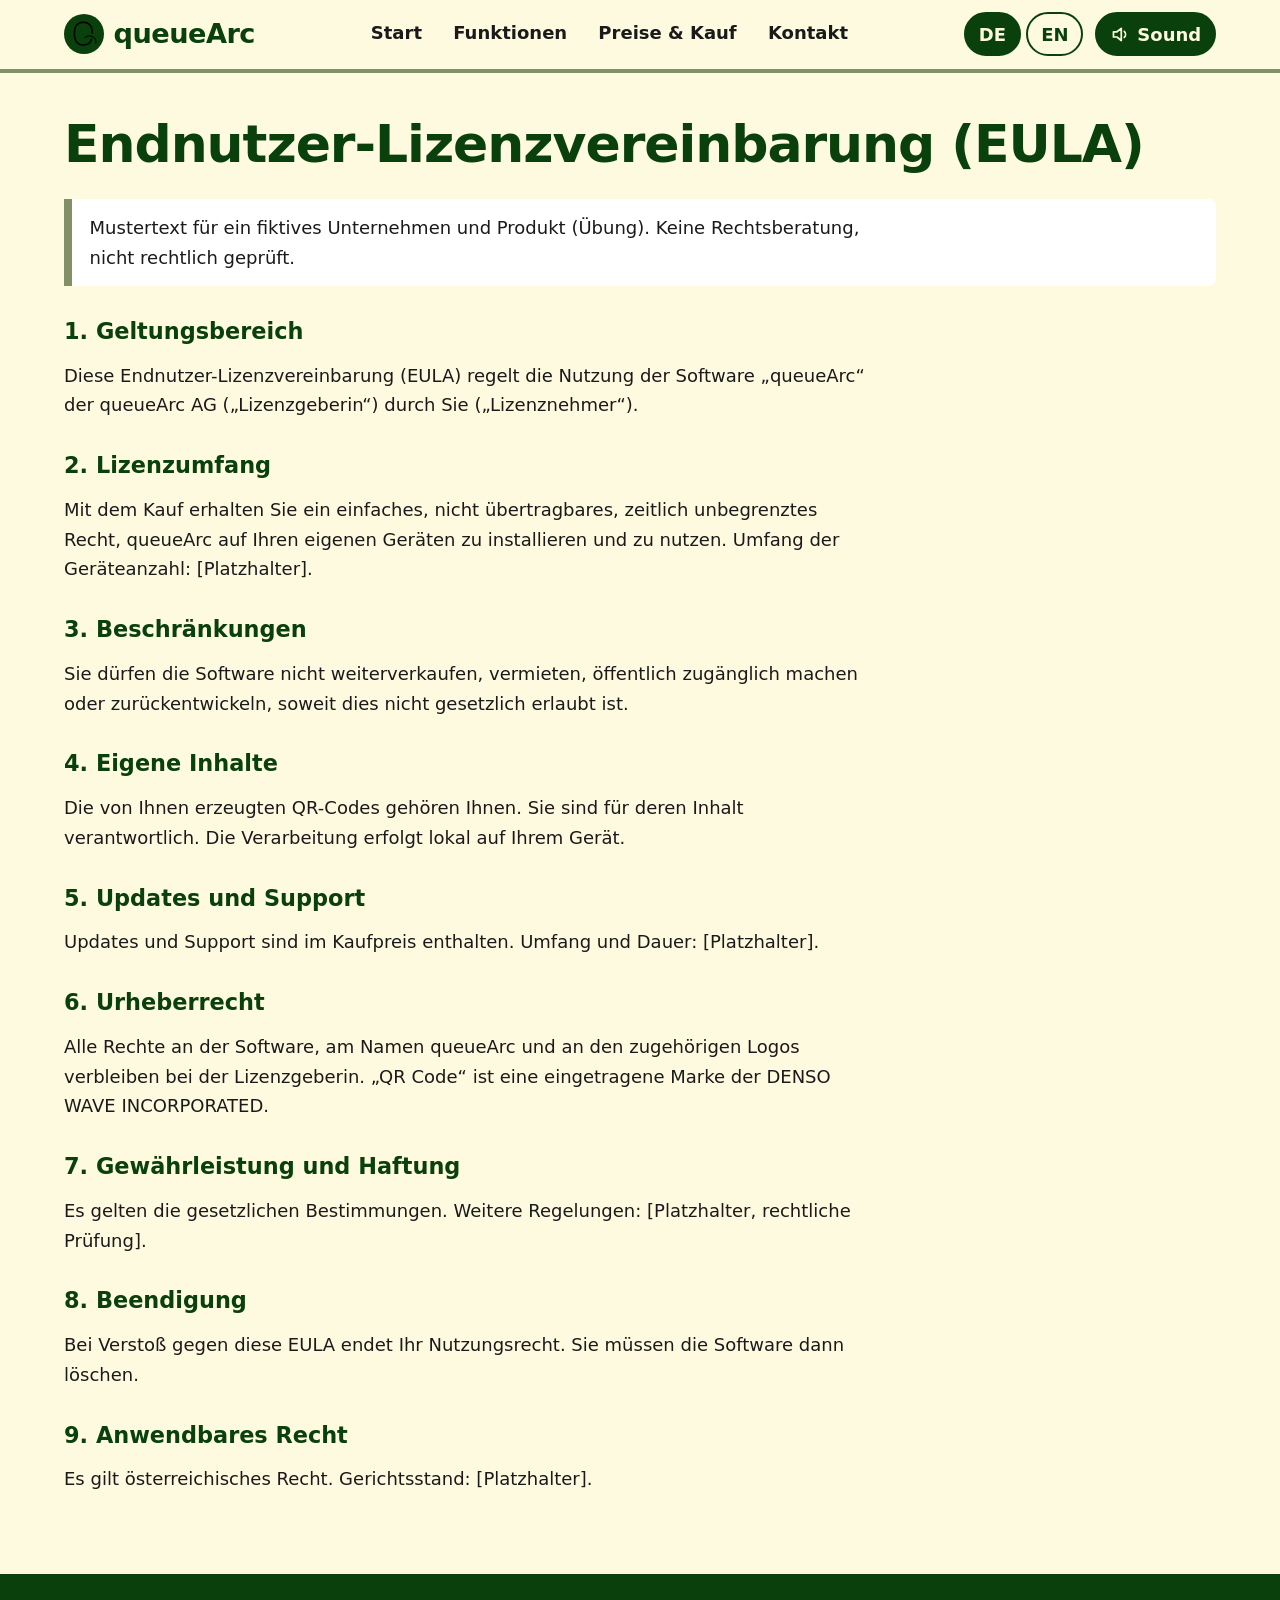
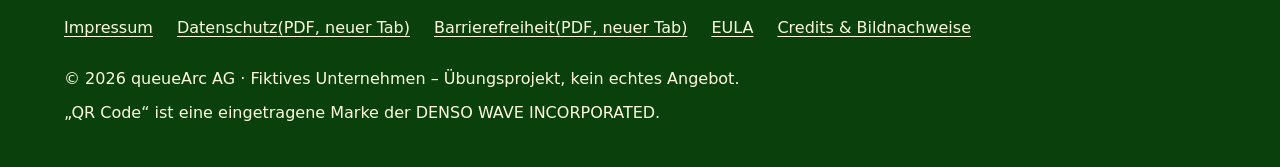
==== eula.html @ 89b9db6b "first commit" ====
<!DOCTYPE html>
<html lang="de">
<head>
  <meta charset="utf-8">
  <meta name="viewport" content="width=device-width, initial-scale=1">
  <title data-de="EULA – queueArc" data-en="EULA – queueArc">EULA – queueArc</title>
  <meta name="description" content="Endnutzer-Lizenzvereinbarung (EULA) für die Software queueArc (Mustertext)." data-de="Endnutzer-Lizenzvereinbarung (EULA) für die Software queueArc (Mustertext)." data-en="End-user license agreement (EULA) for the queueArc software (sample text)." data-attr="content">
  <link rel="icon" type="image/svg+xml" href="assets/img/favicon.svg">
  <link rel="stylesheet" href="css/style.css">
  <script src="js/main.js" defer></script>
</head>
<body>
  <a class="skip-link" href="#main"><span class="de">Zum Inhalt springen</span><span class="en">Skip to content</span></a>
  <header class="site-header">
    <div class="container header-inner">
      <a class="brand" href="index.html" data-logo data-de="queueArc – Startseite" data-en="queueArc – Home page" data-attr="aria-label" aria-label="queueArc – Startseite">
        <img src="assets/img/logo-platzhalter.svg" alt="" width="40" height="40">
        <span class="wordmark">queueArc</span>
      </a>
      <nav class="main-nav" data-de="Hauptnavigation" data-en="Main navigation" data-attr="aria-label" aria-label="Hauptnavigation">
        <ul>
        <li><a href="index.html"><span class="de">Start</span><span class="en">Home</span></a></li>
        <li><a href="funktionen.html"><span class="de">Funktionen</span><span class="en">Features</span></a></li>
        <li><a href="preise.html"><span class="de">Preise &amp; Kauf</span><span class="en">Pricing &amp; Purchase</span></a></li>
        <li><a href="kontakt.html"><span class="de">Kontakt</span><span class="en">Contact</span></a></li>
        </ul>
      </nav>
      <div class="tools">
        <div class="lang-switch" role="group" data-de="Sprache wählen" data-en="Choose language" data-attr="aria-label" aria-label="Sprache wählen">
          <button type="button" data-lang="de" lang="de" aria-pressed="true" aria-label="Deutsch">DE</button>
          <button type="button" data-lang="en" lang="en" aria-pressed="false" aria-label="English">EN</button>
        </div>
        <button type="button" class="sound-toggle" id="sound-toggle" aria-pressed="true">
          <svg viewBox="0 0 24 24" aria-hidden="true" focusable="false"><path d="M4 9v6h4l5 4V5L8 9H4z"/><path class="icon-on" d="M16.5 8.5a5 5 0 0 1 0 7"/><path class="icon-off" d="M17 9l5 6M22 9l-5 6"/></svg>
          <span class="de">Sound</span><span class="en">Sound</span>
        </button>
      </div>
    </div>
  </header>

  <main id="main" tabindex="-1">
    <div class="container">
      <div class="legal">
      <h1><span class="de">Endnutzer-Lizenzvereinbarung (EULA)</span><span class="en">End-user license agreement (EULA)</span></h1>
      <div class="notice"><p class="de">Mustertext für ein fiktives Unternehmen und Produkt (Übung). Keine Rechtsberatung, nicht rechtlich geprüft.</p>
<p class="en">Sample text for a fictional company and product (practice). Not legal advice, not legally reviewed.</p></div>
      <h2><span class="de">1. Geltungsbereich</span><span class="en">1. Scope</span></h2>
      <p class="de">Diese Endnutzer-Lizenzvereinbarung (EULA) regelt die Nutzung der Software „queueArc“ der queueArc AG („Lizenzgeberin“) durch Sie („Lizenznehmer“).</p>
<p class="en">This end-user license agreement (EULA) governs your (“Licensee”) use of the “queueArc” software of queueArc AG (“Licensor”).</p>
      <h2><span class="de">2. Lizenzumfang</span><span class="en">2. Grant of license</span></h2>
      <p class="de">Mit dem Kauf erhalten Sie ein einfaches, nicht übertragbares, zeitlich unbegrenztes Recht, queueArc auf Ihren eigenen Geräten zu installieren und zu nutzen. Umfang der Geräteanzahl: [Platzhalter].</p>
<p class="en">By purchasing you receive a non-exclusive, non-transferable, perpetual right to install and use queueArc on your own devices. Number of devices: [placeholder].</p>
      <h2><span class="de">3. Beschränkungen</span><span class="en">3. Restrictions</span></h2>
      <p class="de">Sie dürfen die Software nicht weiterverkaufen, vermieten, öffentlich zugänglich machen oder zurückentwickeln, soweit dies nicht gesetzlich erlaubt ist.</p>
<p class="en">You may not resell, rent, make publicly available or reverse engineer the software, except where permitted by law.</p>
      <h2><span class="de">4. Eigene Inhalte</span><span class="en">4. Your content</span></h2>
      <p class="de">Die von Ihnen erzeugten QR-Codes gehören Ihnen. Sie sind für deren Inhalt verantwortlich. Die Verarbeitung erfolgt lokal auf Ihrem Gerät.</p>
<p class="en">The QR codes you create belong to you. You are responsible for their content. Processing takes place locally on your device.</p>
      <h2><span class="de">5. Updates und Support</span><span class="en">5. Updates and support</span></h2>
      <p class="de">Updates und Support sind im Kaufpreis enthalten. Umfang und Dauer: [Platzhalter].</p>
<p class="en">Updates and support are included in the purchase price. Scope and duration: [placeholder].</p>
      <h2><span class="de">6. Urheberrecht</span><span class="en">6. Copyright</span></h2>
      <p class="de">Alle Rechte an der Software, am Namen queueArc und an den zugehörigen Logos verbleiben bei der Lizenzgeberin. „QR Code“ ist eine eingetragene Marke der DENSO WAVE INCORPORATED.</p>
<p class="en">All rights to the software, the name queueArc and the associated logos remain with the Licensor. “QR Code” is a registered trademark of DENSO WAVE INCORPORATED.</p>
      <h2><span class="de">7. Gewährleistung und Haftung</span><span class="en">7. Warranty and liability</span></h2>
      <p class="de">Es gelten die gesetzlichen Bestimmungen. Weitere Regelungen: [Platzhalter, rechtliche Prüfung].</p>
<p class="en">Statutory provisions apply. Further provisions: [placeholder, legal review].</p>
      <h2><span class="de">8. Beendigung</span><span class="en">8. Termination</span></h2>
      <p class="de">Bei Verstoß gegen diese EULA endet Ihr Nutzungsrecht. Sie müssen die Software dann löschen.</p>
<p class="en">If you breach this EULA, your right of use ends. You must then delete the software.</p>
      <h2><span class="de">9. Anwendbares Recht</span><span class="en">9. Governing law</span></h2>
      <p class="de">Es gilt österreichisches Recht. Gerichtsstand: [Platzhalter].</p>
<p class="en">Austrian law applies. Place of jurisdiction: [placeholder].</p>
      </div>
    </div>
  </main>

  <footer class="site-footer">
    <div class="container">
      <nav data-de="Rechtliches und Service" data-en="Legal and service" data-attr="aria-label" aria-label="Rechtliches und Service">
        <ul class="footer-links">
      <li><a href="impressum.html"><span class="de">Impressum</span><span class="en">Legal notice</span></a></li>
      <li><a href="documents/datenschutz-de.pdf" target="_blank" rel="noopener" data-de="documents/datenschutz-de.pdf" data-en="documents/datenschutz-en.pdf" data-attr="href"><span class="de">Datenschutz</span><span class="en">Privacy policy</span> <span class="de">(PDF, neuer Tab)</span><span class="en">(PDF, new tab)</span></a></li>
      <li><a href="documents/barrierefreiheit-de.pdf" target="_blank" rel="noopener" data-de="documents/barrierefreiheit-de.pdf" data-en="documents/barrierefreiheit-en.pdf" data-attr="href"><span class="de">Barrierefreiheit</span><span class="en">Accessibility</span> <span class="de">(PDF, neuer Tab)</span><span class="en">(PDF, new tab)</span></a></li>
      <li><a href="eula.html" aria-current="page"><span class="de">EULA</span><span class="en">EULA</span></a></li>
      <li><a href="credits.html"><span class="de">Credits &amp; Bildnachweise</span><span class="en">Credits &amp; image sources</span></a></li>
        </ul>
      </nav>
      <p>&copy; 2026 queueArc AG &middot; <span class="de">Fiktives Unternehmen &ndash; Übungsprojekt, kein echtes Angebot.</span><span class="en">Fictional company &ndash; practice project, not a real offer.</span></p>
      <p><span class="de">„QR Code“ ist eine eingetragene Marke der DENSO WAVE INCORPORATED.</span><span class="en">“QR Code” is a registered trademark of DENSO WAVE INCORPORATED.</span></p>
    </div>
  </footer>
</body>
</html>
---- css/style.css ----
/* queueArc – Prototyp
   Farbschema: Hintergrund #FEFAE0, Primär #0A400C, Sekundär #819067, Alternativ #B1AB86
   Textfarbe: dunkel (#1A1A1A). Sekundär- und Alternativfarbe werden nur dekorativ
   bzw. als Hintergrund für dunklen Text verwendet (Kontrast >= 4,5:1). */

:root {
  --bg: #FEFAE0;
  --primary: #0A400C;
  --primary-dark: #072D09;
  --secondary: #819067;
  --alt: #B1AB86;
  --text: #1A1A1A;
  --on-primary: #FEFAE0;
  --error: #8A1010;
  --radius: 12px;
  --max: 72rem;
}

*, *::before, *::after { box-sizing: border-box; }

html { font-size: 100%; scroll-behavior: smooth; }

body {
  margin: 0;
  background: var(--bg);
  color: var(--text);
  font-family: system-ui, -apple-system, "Segoe UI", Roboto, "Helvetica Neue", Arial, sans-serif;
  font-size: 1.125rem;
  line-height: 1.65;
}

/* Sprachumschaltung: sichtbar ist nur die Sprache des <html lang> */
html[lang="de"] .en,
html[lang="en"] .de { display: none !important; }

[hidden] { display: none !important; }

.sr-only {
  position: absolute;
  width: 1px; height: 1px;
  padding: 0; margin: -1px;
  overflow: hidden;
  clip: rect(0, 0, 0, 0);
  white-space: nowrap;
  border: 0;
}

.container { width: min(100% - 2rem, var(--max)); margin-inline: auto; }

/* Links, Fokus */
a {
  color: var(--primary);
  text-decoration: underline;
  text-underline-offset: 0.2em;
  text-decoration-thickness: 0.08em;
}
a:hover { text-decoration-thickness: 0.18em; }

:focus-visible {
  outline: 3px solid var(--primary);
  outline-offset: 3px;
  border-radius: 4px;
}

.skip-link {
  position: absolute;
  left: 1rem; top: -5rem;
  z-index: 100;
  padding: 0.75rem 1.25rem;
  background: var(--primary);
  color: var(--on-primary);
  border-radius: 8px;
  font-weight: 700;
}
.skip-link:focus { top: 1rem; outline-color: var(--text); }

/* Header */
.site-header {
  background: var(--bg);
  border-bottom: 4px solid var(--secondary);
}
.header-inner {
  display: flex;
  flex-wrap: wrap;
  align-items: center;
  justify-content: space-between;
  gap: 0.5rem 1.5rem;
  padding-block: 0.75rem;
}
.brand {
  display: inline-flex;
  align-items: center;
  gap: 0.6rem;
  min-height: 44px;
  color: var(--primary);
  text-decoration: none;
}
.brand img { display: block; width: 40px; height: 40px; }
.wordmark { font-size: 1.7rem; font-weight: 800; letter-spacing: -0.02em; }

.main-nav ul { display: flex; flex-wrap: wrap; gap: 0.25rem; margin: 0; padding: 0; list-style: none; }
.main-nav a {
  display: inline-flex;
  align-items: center;
  min-height: 44px;
  padding: 0 0.85rem;
  color: var(--text);
  font-weight: 600;
  text-decoration: none;
  border-bottom: 3px solid transparent;
}
.main-nav a:hover { border-bottom-color: var(--secondary); }
.main-nav a[aria-current="page"] { color: var(--primary); font-weight: 800; border-bottom-color: var(--primary); }

.tools { display: flex; align-items: center; flex-wrap: wrap; gap: 0.75rem; }
.lang-switch { display: inline-flex; gap: 0.35rem; }
.lang-switch button,
.sound-toggle {
  min-width: 44px;
  min-height: 44px;
  padding: 0 0.8rem;
  font: inherit;
  font-weight: 700;
  color: var(--primary);
  background: transparent;
  border: 2px solid var(--primary);
  border-radius: 999px;
  cursor: pointer;
}
.lang-switch button[aria-pressed="true"],
.sound-toggle[aria-pressed="true"] { background: var(--primary); color: var(--on-primary); }
.lang-switch button:hover,
.sound-toggle:hover { background: var(--alt); color: var(--text); }
.lang-switch button[aria-pressed="true"]:hover,
.sound-toggle[aria-pressed="true"]:hover { background: var(--primary-dark); color: var(--on-primary); }

.sound-toggle { display: inline-flex; align-items: center; gap: 0.4rem; }
.sound-toggle svg {
  width: 1.3rem; height: 1.3rem;
  fill: none; stroke: currentColor; stroke-width: 2;
  stroke-linecap: round; stroke-linejoin: round;
}
.sound-toggle[aria-pressed="true"] .icon-off,
.sound-toggle[aria-pressed="false"] .icon-on { display: none; }

/* Inhalt */
main { padding-block: 2.5rem 4rem; }
main:focus { outline: none; }

h1, h2, h3 { color: var(--primary); line-height: 1.2; margin: 0 0 1rem; }
h1 { font-size: clamp(2rem, 5vw, 3.25rem); letter-spacing: -0.02em; }
h2 { font-size: clamp(1.5rem, 3.5vw, 2rem); margin-top: 2.5rem; }
h3 { font-size: 1.3rem; }
p, li, dd { max-width: 70ch; }
p { margin: 0 0 1rem; }
.lead { font-size: 1.3rem; }

.hero { display: grid; gap: 2rem; align-items: center; }
@media (min-width: 48rem) { .hero { grid-template-columns: 1.1fr 0.9fr; } }
.hero .actions { display: flex; flex-wrap: wrap; gap: 0.75rem; margin-top: 1.5rem; }

figure { margin: 0; }
figure img { display: block; width: 100%; height: auto; border-radius: var(--radius); }
figcaption { margin-top: 0.5rem; font-size: 0.95rem; }

.btn {
  display: inline-flex;
  align-items: center;
  justify-content: center;
  min-height: 48px;
  padding: 0.6rem 1.5rem;
  font: inherit;
  font-weight: 700;
  color: var(--on-primary);
  background: var(--primary);
  border: 2px solid var(--primary);
  border-radius: 999px;
  text-decoration: none;
  cursor: pointer;
}
.btn:hover { background: var(--primary-dark); text-decoration: underline; }
.btn-outline { color: var(--primary); background: transparent; }
.btn-outline:hover { background: var(--alt); color: var(--text); }

.cards { display: grid; gap: 1.25rem; grid-template-columns: repeat(auto-fit, minmax(16rem, 1fr)); margin: 1.5rem 0 0; padding: 0; list-style: none; }
.card { height: 100%; padding: 1.5rem; background: #FFFFFF; border: 2px solid var(--alt); border-radius: var(--radius); }
.card img { display: block; width: 48px; height: 48px; margin-bottom: 0.75rem; }
.card p { margin-bottom: 0; }

.band { margin-top: 3rem; padding: 2.5rem 0; background: var(--secondary); color: var(--text); }
.band h2 { margin-top: 0; color: var(--text); }

.notice {
  margin: 1.5rem 0;
  padding: 0.85rem 1.1rem;
  background: #FFFFFF;
  border-left: 8px solid var(--secondary);
  border-radius: 0 8px 8px 0;
}
.notice p { margin: 0; }

.ph { padding: 0 0.3em; background: #FFF3B0; color: var(--text); border-radius: 4px; }

.steps { padding-left: 1.5rem; }
.steps li { margin-bottom: 0.5rem; }

/* Preise */
.price-card { max-width: 30rem; padding: 1.75rem; background: #FFFFFF; border: 3px solid var(--primary); border-radius: var(--radius); }
.price { margin: 0; font-size: 3rem; font-weight: 800; line-height: 1.1; color: var(--primary); }
.price-card ul { padding-left: 1.25rem; }

/* Formulare */
form { max-width: 40rem; }
fieldset { margin: 0 0 1.25rem; padding: 1rem 1.25rem; border: 2px solid var(--primary); border-radius: var(--radius); }
legend { padding: 0 0.5rem; font-weight: 700; color: var(--primary); }
.field { margin-bottom: 1.25rem; }
label { display: block; margin-bottom: 0.3rem; font-weight: 700; }
.hint { display: block; font-weight: 400; font-size: 0.95rem; }
input[type="text"], input[type="email"], textarea {
  width: 100%;
  min-height: 48px;
  padding: 0.6rem 0.8rem;
  font: inherit;
  color: var(--text);
  background: #FFFFFF;
  border: 2px solid var(--primary);
  border-radius: 8px;
}
textarea { min-height: 9rem; resize: vertical; }
input[aria-invalid="true"], textarea[aria-invalid="true"] { border: 4px solid var(--error); }
.field-error { margin: 0.3rem 0 0; font-weight: 700; color: var(--error); }
.option { display: flex; align-items: center; gap: 0.75rem; min-height: 44px; }
.option label { margin: 0; font-weight: 400; }
.option input { flex: none; width: 1.5rem; height: 1.5rem; accent-color: var(--primary); }
.option.consent { align-items: flex-start; }
.option.consent input { margin-top: 0.4rem; }

.error-summary, .success {
  margin-bottom: 1.5rem;
  padding: 1rem 1.25rem;
  background: #FFFFFF;
  border: 3px solid var(--primary);
  border-radius: var(--radius);
}
.error-summary { border-color: var(--error); }
.error-summary h2, .success h2 { margin: 0 0 0.5rem; font-size: 1.3rem; }
.error-summary h2 { color: var(--error); }
.error-summary ul { margin: 0; padding-left: 1.25rem; }
.error-summary a { color: var(--error); }
.success p:last-child { margin-bottom: 0; }
.error-summary:focus, .success:focus { outline: 3px solid var(--text); outline-offset: 3px; }

/* Tabellen, Definitionslisten */
.table-wrap { overflow-x: auto; margin: 1rem 0 2rem; }
table { width: 100%; min-width: 46rem; border-collapse: collapse; background: #FFFFFF; font-size: 1rem; line-height: 1.45; }
caption { padding: 0.5rem 0; text-align: left; font-weight: 700; }
th, td { padding: 0.7rem 0.8rem; text-align: left; vertical-align: top; border-bottom: 1px solid var(--alt); }
thead th { color: var(--on-primary); background: var(--primary); }
tbody th { font-weight: 700; }
code { padding: 0.1em 0.35em; background: rgba(177, 171, 134, 0.35); border-radius: 4px; font-size: 0.95em; overflow-wrap: anywhere; }

dl.facts { display: grid; gap: 0.25rem 1.5rem; margin: 1.5rem 0; }
@media (min-width: 40rem) { dl.facts { grid-template-columns: 15rem 1fr; } }
dl.facts dt { font-weight: 700; color: var(--primary); }
dl.facts dd { margin: 0 0 0.75rem; }

.legal h2 { margin-top: 2rem; font-size: 1.4rem; }

/* Footer */
.site-footer { padding: 2rem 0; background: var(--primary); color: var(--on-primary); font-size: 1rem; }
.site-footer a { color: var(--on-primary); }
.site-footer :focus-visible { outline-color: var(--on-primary); }
.footer-links { display: flex; flex-wrap: wrap; gap: 0.25rem 1.5rem; margin: 0 0 1rem; padding: 0; list-style: none; }
.footer-links a { display: inline-flex; align-items: center; min-height: 44px; }
.site-footer p { margin: 0 0 0.5rem; max-width: none; }

@media (prefers-reduced-motion: reduce) {
  html { scroll-behavior: auto; }
  *, *::before, *::after { animation: none !important; transition: none !important; }
}
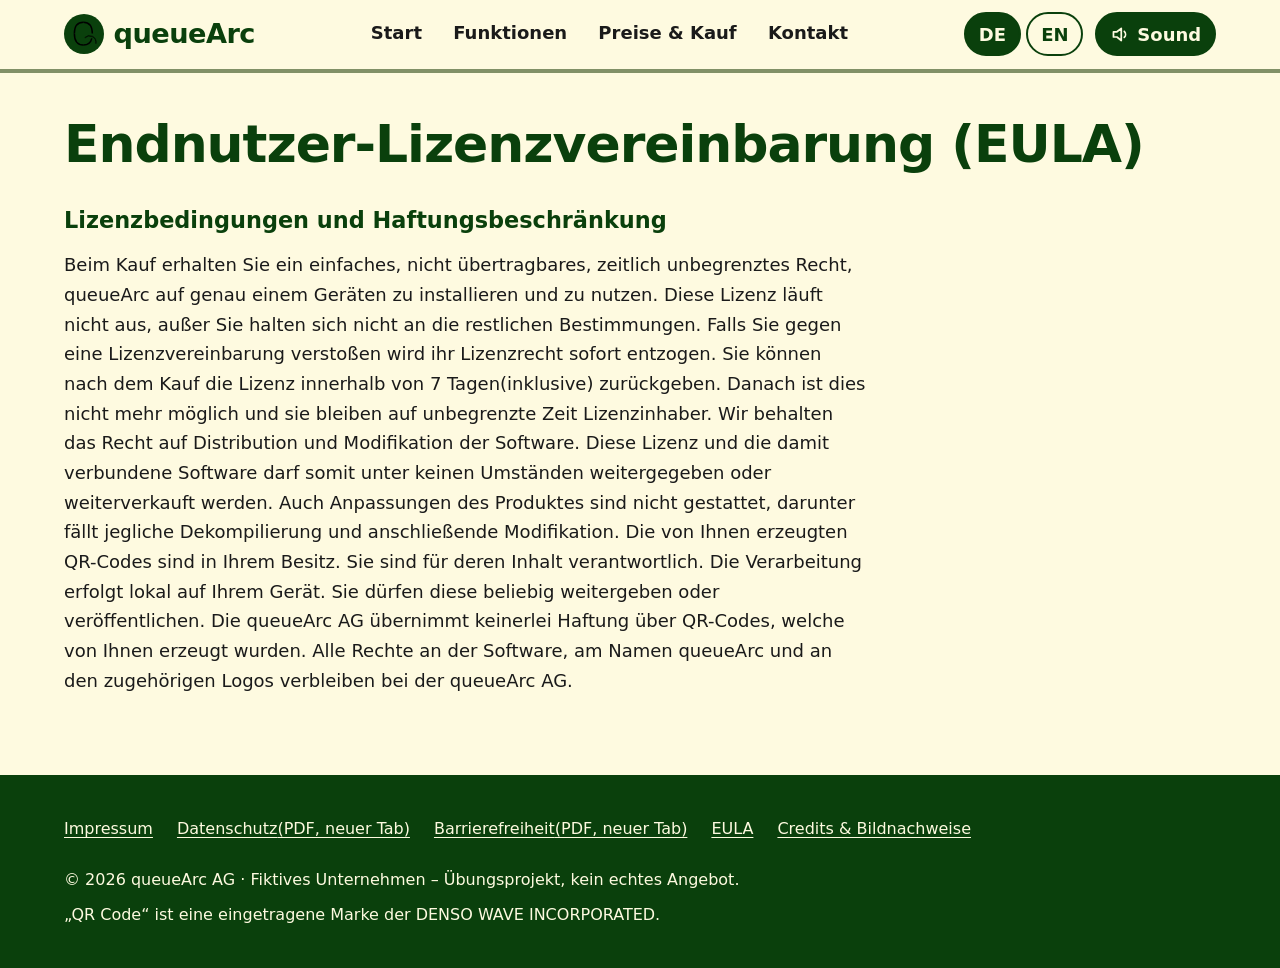
==== commit 7fbc8548: "fix: modified licsense text" ====
--- a/eula.html
+++ b/eula.html
@@ -42,35 +42,12 @@
     <div class="container">
       <div class="legal">
       <h1><span class="de">Endnutzer-Lizenzvereinbarung (EULA)</span><span class="en">End-user license agreement (EULA)</span></h1>
-      <div class="notice"><p class="de">Mustertext für ein fiktives Unternehmen und Produkt (Übung). Keine Rechtsberatung, nicht rechtlich geprüft.</p>
-<p class="en">Sample text for a fictional company and product (practice). Not legal advice, not legally reviewed.</p></div>
-      <h2><span class="de">1. Geltungsbereich</span><span class="en">1. Scope</span></h2>
-      <p class="de">Diese Endnutzer-Lizenzvereinbarung (EULA) regelt die Nutzung der Software „queueArc“ der queueArc AG („Lizenzgeberin“) durch Sie („Lizenznehmer“).</p>
-<p class="en">This end-user license agreement (EULA) governs your (“Licensee”) use of the “queueArc” software of queueArc AG (“Licensor”).</p>
-      <h2><span class="de">2. Lizenzumfang</span><span class="en">2. Grant of license</span></h2>
-      <p class="de">Mit dem Kauf erhalten Sie ein einfaches, nicht übertragbares, zeitlich unbegrenztes Recht, queueArc auf Ihren eigenen Geräten zu installieren und zu nutzen. Umfang der Geräteanzahl: [Platzhalter].</p>
-<p class="en">By purchasing you receive a non-exclusive, non-transferable, perpetual right to install and use queueArc on your own devices. Number of devices: [placeholder].</p>
-      <h2><span class="de">3. Beschränkungen</span><span class="en">3. Restrictions</span></h2>
-      <p class="de">Sie dürfen die Software nicht weiterverkaufen, vermieten, öffentlich zugänglich machen oder zurückentwickeln, soweit dies nicht gesetzlich erlaubt ist.</p>
-<p class="en">You may not resell, rent, make publicly available or reverse engineer the software, except where permitted by law.</p>
-      <h2><span class="de">4. Eigene Inhalte</span><span class="en">4. Your content</span></h2>
-      <p class="de">Die von Ihnen erzeugten QR-Codes gehören Ihnen. Sie sind für deren Inhalt verantwortlich. Die Verarbeitung erfolgt lokal auf Ihrem Gerät.</p>
-<p class="en">The QR codes you create belong to you. You are responsible for their content. Processing takes place locally on your device.</p>
-      <h2><span class="de">5. Updates und Support</span><span class="en">5. Updates and support</span></h2>
-      <p class="de">Updates und Support sind im Kaufpreis enthalten. Umfang und Dauer: [Platzhalter].</p>
-<p class="en">Updates and support are included in the purchase price. Scope and duration: [placeholder].</p>
-      <h2><span class="de">6. Urheberrecht</span><span class="en">6. Copyright</span></h2>
-      <p class="de">Alle Rechte an der Software, am Namen queueArc und an den zugehörigen Logos verbleiben bei der Lizenzgeberin. „QR Code“ ist eine eingetragene Marke der DENSO WAVE INCORPORATED.</p>
-<p class="en">All rights to the software, the name queueArc and the associated logos remain with the Licensor. “QR Code” is a registered trademark of DENSO WAVE INCORPORATED.</p>
-      <h2><span class="de">7. Gewährleistung und Haftung</span><span class="en">7. Warranty and liability</span></h2>
-      <p class="de">Es gelten die gesetzlichen Bestimmungen. Weitere Regelungen: [Platzhalter, rechtliche Prüfung].</p>
-<p class="en">Statutory provisions apply. Further provisions: [placeholder, legal review].</p>
-      <h2><span class="de">8. Beendigung</span><span class="en">8. Termination</span></h2>
-      <p class="de">Bei Verstoß gegen diese EULA endet Ihr Nutzungsrecht. Sie müssen die Software dann löschen.</p>
-<p class="en">If you breach this EULA, your right of use ends. You must then delete the software.</p>
-      <h2><span class="de">9. Anwendbares Recht</span><span class="en">9. Governing law</span></h2>
-      <p class="de">Es gilt österreichisches Recht. Gerichtsstand: [Platzhalter].</p>
-<p class="en">Austrian law applies. Place of jurisdiction: [placeholder].</p>
+      <h2>Lizenzbedingungen und Haftungsbeschränkung</h2>
+      <p> Beim Kauf erhalten Sie ein einfaches, nicht übertragbares, zeitlich unbegrenztes Recht, queueArc auf genau einem Geräten zu installieren und zu nutzen. Diese Lizenz läuft nicht aus, außer Sie halten sich nicht an die restlichen Bestimmungen. Falls Sie gegen eine Lizenzvereinbarung verstoßen wird ihr Lizenzrecht sofort entzogen. 
+Sie können nach dem Kauf die Lizenz innerhalb von 7 Tagen(inklusive) zurückgeben. Danach ist dies nicht mehr möglich und sie bleiben auf unbegrenzte Zeit Lizenzinhaber.
+Wir behalten das Recht auf Distribution und Modifikation der Software. Diese Lizenz und die damit verbundene Software darf somit unter keinen Umständen weitergegeben oder weiterverkauft werden. Auch Anpassungen des Produktes sind nicht gestattet, darunter fällt jegliche Dekompilierung und anschließende Modifikation.
+Die von Ihnen erzeugten QR-Codes sind in Ihrem Besitz. Sie sind für deren Inhalt verantwortlich. Die Verarbeitung erfolgt lokal auf Ihrem Gerät. Sie dürfen diese beliebig weitergeben oder veröffentlichen. Die queueArc AG übernimmt keinerlei Haftung über QR-Codes, welche von Ihnen erzeugt wurden.
+Alle Rechte an der Software, am Namen queueArc und an den zugehörigen Logos verbleiben bei der queueArc AG.</p>
       </div>
     </div>
   </main>
@@ -92,3 +69,6 @@
   </footer>
 </body>
 </html>
+
+
+
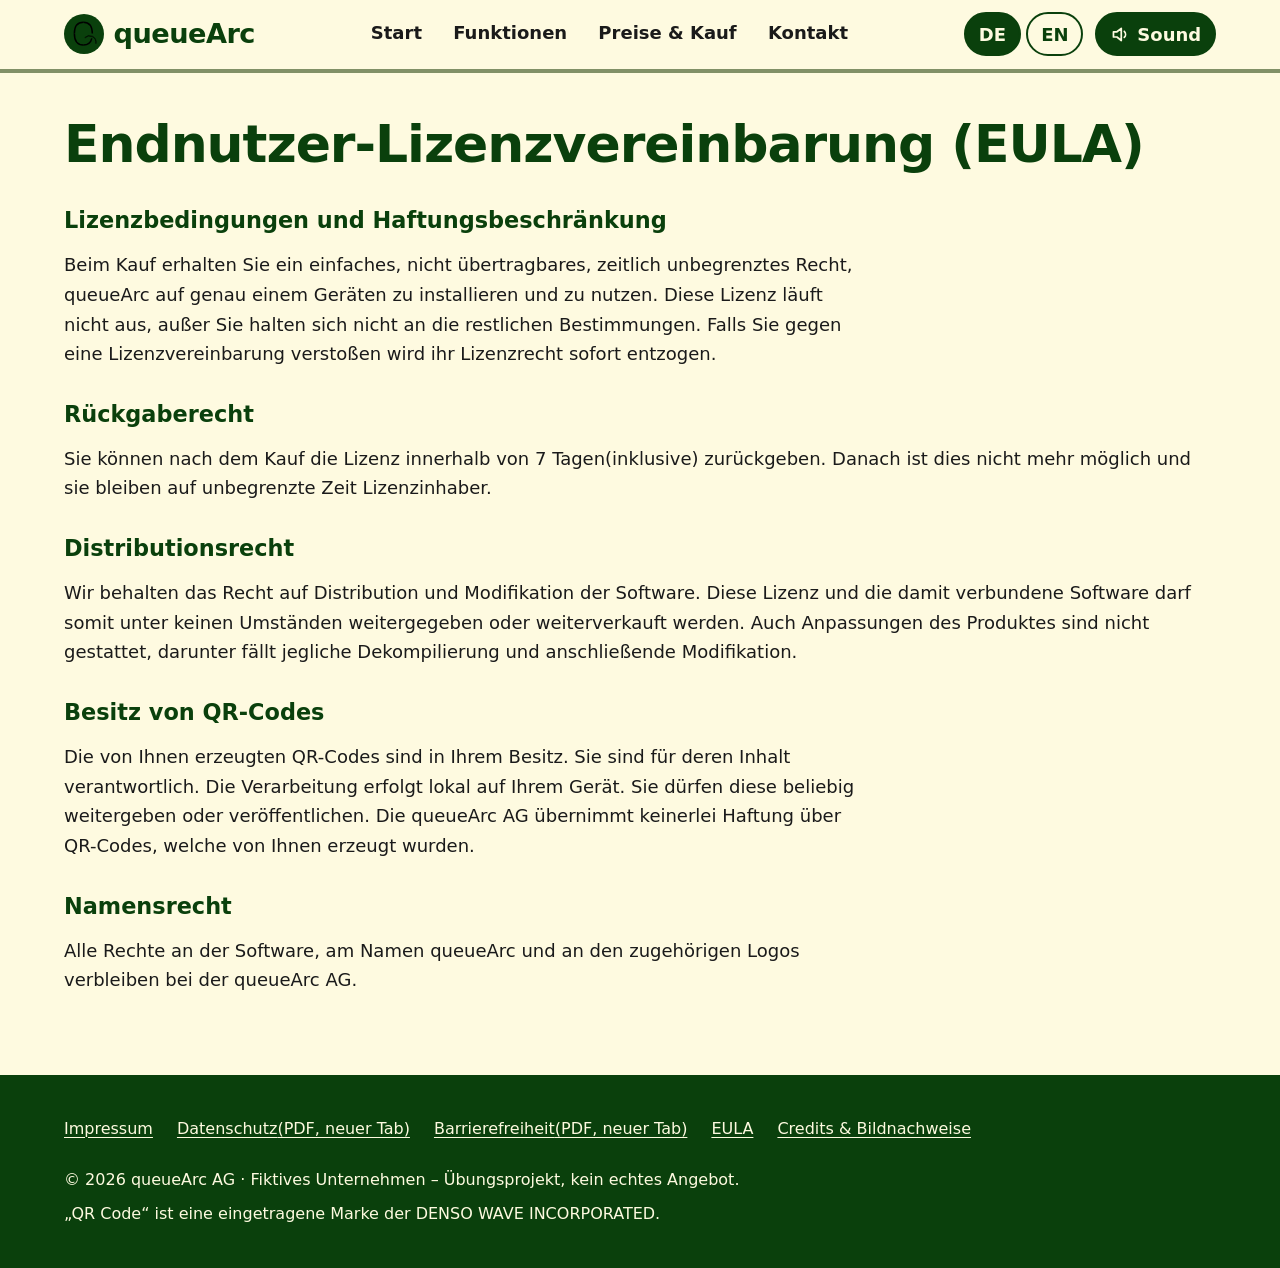
==== commit cf5269a9: "fix: added style layout for license" ====
--- a/eula.html
+++ b/eula.html
@@ -43,10 +43,21 @@
       <div class="legal">
       <h1><span class="de">Endnutzer-Lizenzvereinbarung (EULA)</span><span class="en">End-user license agreement (EULA)</span></h1>
       <h2>Lizenzbedingungen und Haftungsbeschränkung</h2>
-      <p> Beim Kauf erhalten Sie ein einfaches, nicht übertragbares, zeitlich unbegrenztes Recht, queueArc auf genau einem Geräten zu installieren und zu nutzen. Diese Lizenz läuft nicht aus, außer Sie halten sich nicht an die restlichen Bestimmungen. Falls Sie gegen eine Lizenzvereinbarung verstoßen wird ihr Lizenzrecht sofort entzogen. 
+      <p> Beim Kauf erhalten Sie ein einfaches, nicht übertragbares, zeitlich unbegrenztes Recht, queueArc auf genau einem Geräten zu installieren und zu nutzen. Diese Lizenz läuft nicht aus, außer Sie halten sich nicht an die restlichen Bestimmungen. Falls Sie gegen eine Lizenzvereinbarung verstoßen wird ihr Lizenzrecht sofort entzogen.</p>
+      <p>
+      <h2>Rückgaberecht</h2>
 Sie können nach dem Kauf die Lizenz innerhalb von 7 Tagen(inklusive) zurückgeben. Danach ist dies nicht mehr möglich und sie bleiben auf unbegrenzte Zeit Lizenzinhaber.
+</p>  
+<p>
+<h2>Distributionsrecht</h2>
 Wir behalten das Recht auf Distribution und Modifikation der Software. Diese Lizenz und die damit verbundene Software darf somit unter keinen Umständen weitergegeben oder weiterverkauft werden. Auch Anpassungen des Produktes sind nicht gestattet, darunter fällt jegliche Dekompilierung und anschließende Modifikation.
+</p>
+<h2>Besitz von QR-Codes</h2>
+<p>
 Die von Ihnen erzeugten QR-Codes sind in Ihrem Besitz. Sie sind für deren Inhalt verantwortlich. Die Verarbeitung erfolgt lokal auf Ihrem Gerät. Sie dürfen diese beliebig weitergeben oder veröffentlichen. Die queueArc AG übernimmt keinerlei Haftung über QR-Codes, welche von Ihnen erzeugt wurden.
+</p>
+<h2>Namensrecht</h2>
+<p>
 Alle Rechte an der Software, am Namen queueArc und an den zugehörigen Logos verbleiben bei der queueArc AG.</p>
       </div>
     </div>
